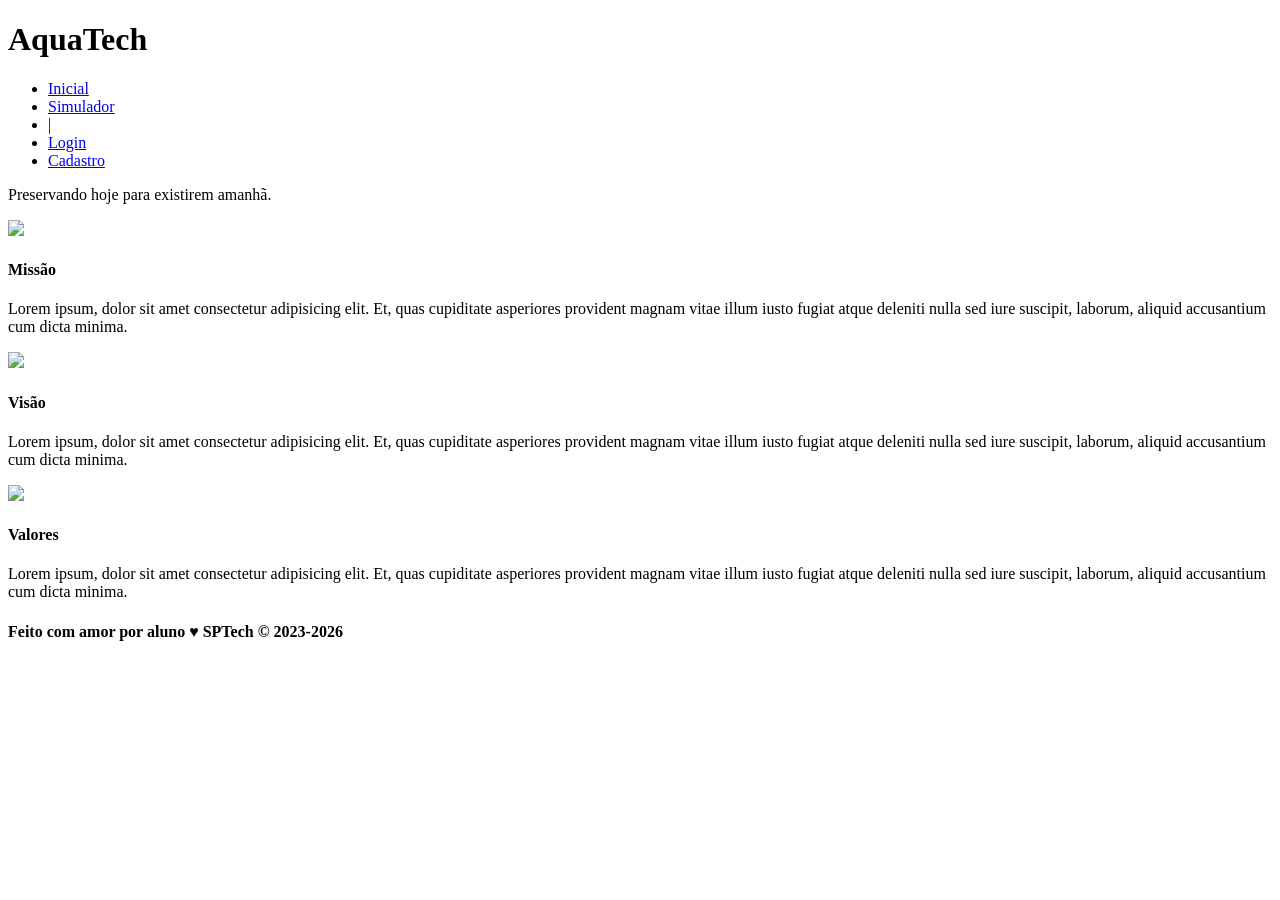
==== web-data-viz/public/index.html @ 40148cc0 "feat: add api web-data-viz" ====
<!DOCTYPE html>
<html lang="en">

<head>
    <meta charset="UTF-8">
    <meta http-equiv="X-UA-Compatible" content="IE=edge">
    <meta name="viewport" content="width=device-width, initial-scale=1.0">

    <title>AquaTech | Página Inicial</title>

    <script src="./js/sessao.js"></script>

    <link rel="stylesheet" href="./css/estilo.css">
    <link rel="icon" href="./assets/icon/favicon2.ico">
    <link rel="preconnect" href="https://fonts.gstatic.com">
</head>

<body>
    <div class="header">
      <div class="container">
        <h1 class="titulo">AquaTech</h1>
        <ul class="navbar">
          <li class="agora">
            <a href="#">Inicial</a>
          </li>
          <li>
            <a href="simulador.html">Simulador</a>
          </li>
          <li>|</li>
          <li>
            <a href="login.html">Login</a>
          </li>
          <li>
            <a href="cadastro.html">Cadastro</a>
          </li>
        </ul>
      </div>
    </div>
  
    <div class="banner">
      <div class="container">
        <p>Preservando <span>hoje</span> para existirem <span>amanhã</span>.</p>
      </div>
    </div>
  
    <div class="social">
      <div class="container">
        <div class="boxes">
          <div class="box">
            <img src="assets/imgs/planet-earth_color.png">
            <h4>Missão</h4>
            <p>Lorem ipsum, dolor sit amet consectetur adipisicing elit. Et, quas cupiditate asperiores provident magnam
              vitae illum iusto fugiat atque deleniti nulla sed iure suscipit, laborum, aliquid accusantium cum dicta
              minima.</p>
          </div>
          <div class="box">
            <img src="assets/imgs/lightbulb_color.png">
            <h4>Visão</h4>
            <p>Lorem ipsum, dolor sit amet consectetur adipisicing elit. Et, quas cupiditate asperiores provident magnam
              vitae illum iusto fugiat atque deleniti nulla sed iure suscipit, laborum, aliquid accusantium cum dicta
              minima.</p>
          </div>
          <div class="box">
            <img src="assets/imgs/growth_color.png">
            <h4>Valores</h4>
            <p>Lorem ipsum, dolor sit amet consectetur adipisicing elit. Et, quas cupiditate asperiores provident magnam
              vitae illum iusto fugiat atque deleniti nulla sed iure suscipit, laborum, aliquid accusantium cum dicta
              minima.</p>
          </div>
        </div>
      </div>
    </div>
  
    <div class="footer">
      <div class="container">
        <h4>Feito com amor por aluno &hearts; SPTech &copy; 2023-2026</h4>
      </div>
    </div>
  </body>

</html>
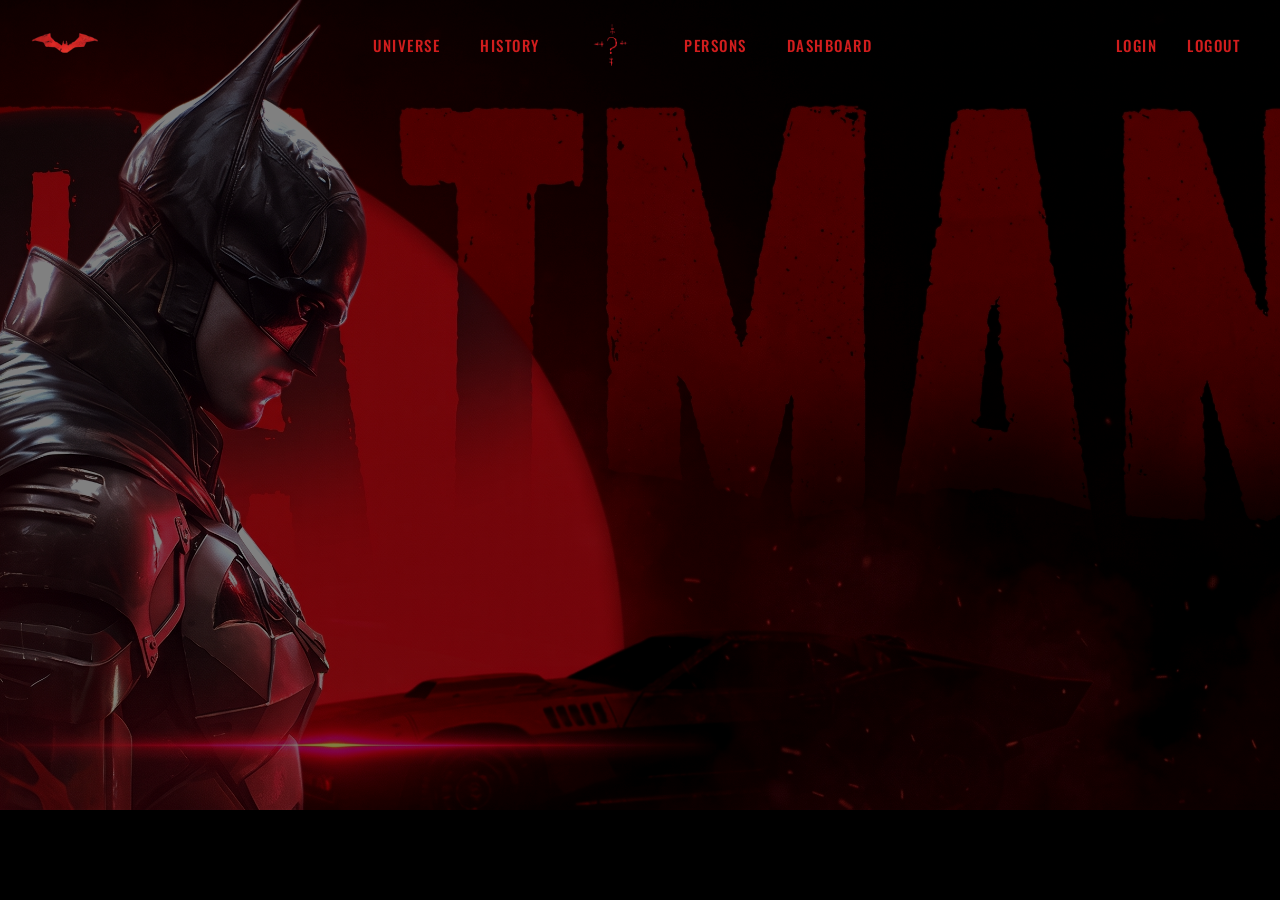
==== commit e6e9321d: "feat: nav bar and hero section" ====
--- a/web-data-viz/public/index.html
+++ b/web-data-viz/public/index.html
@@ -1,81 +1,41 @@
-<!DOCTYPE html>
+<!doctype html>
 <html lang="en">
+  <head>
+    <meta charset="UTF-8" />
+    <meta http-equiv="X-UA-Compatible" content="IE=edge" />
+    <meta name="viewport" content="width=device-width, initial-scale=1.0" />
 
-<head>
-    <meta charset="UTF-8">
-    <meta http-equiv="X-UA-Compatible" content="IE=edge">
-    <meta name="viewport" content="width=device-width, initial-scale=1.0">
-
-    <title>AquaTech | Página Inicial</title>
+    <title>The Vengeance</title>
 
     <script src="./js/sessao.js"></script>
 
-    <link rel="stylesheet" href="./css/estilo.css">
-    <link rel="icon" href="./assets/icon/favicon2.ico">
-    <link rel="preconnect" href="https://fonts.gstatic.com">
-</head>
+    <link rel="stylesheet" href="./css/style.css" />
+  </head>
 
-<body>
-    <div class="header">
-      <div class="container">
-        <h1 class="titulo">AquaTech</h1>
-        <ul class="navbar">
-          <li class="agora">
-            <a href="#">Inicial</a>
-          </li>
-          <li>
-            <a href="simulador.html">Simulador</a>
-          </li>
-          <li>|</li>
-          <li>
-            <a href="login.html">Login</a>
-          </li>
-          <li>
-            <a href="cadastro.html">Cadastro</a>
-          </li>
-        </ul>
-      </div>
-    </div>
-  
-    <div class="banner">
-      <div class="container">
-        <p>Preservando <span>hoje</span> para existirem <span>amanhã</span>.</p>
-      </div>
-    </div>
-  
-    <div class="social">
-      <div class="container">
-        <div class="boxes">
-          <div class="box">
-            <img src="assets/imgs/planet-earth_color.png">
-            <h4>Missão</h4>
-            <p>Lorem ipsum, dolor sit amet consectetur adipisicing elit. Et, quas cupiditate asperiores provident magnam
-              vitae illum iusto fugiat atque deleniti nulla sed iure suscipit, laborum, aliquid accusantium cum dicta
-              minima.</p>
-          </div>
-          <div class="box">
-            <img src="assets/imgs/lightbulb_color.png">
-            <h4>Visão</h4>
-            <p>Lorem ipsum, dolor sit amet consectetur adipisicing elit. Et, quas cupiditate asperiores provident magnam
-              vitae illum iusto fugiat atque deleniti nulla sed iure suscipit, laborum, aliquid accusantium cum dicta
-              minima.</p>
-          </div>
-          <div class="box">
-            <img src="assets/imgs/growth_color.png">
-            <h4>Valores</h4>
-            <p>Lorem ipsum, dolor sit amet consectetur adipisicing elit. Et, quas cupiditate asperiores provident magnam
-              vitae illum iusto fugiat atque deleniti nulla sed iure suscipit, laborum, aliquid accusantium cum dicta
-              minima.</p>
-          </div>
+  <body>
+    <header>
+      <nav class="navbar">
+        <div class="logo">
+          <img src="assets/icon/logo.png" alt="Logo Batman" />
         </div>
-      </div>
-    </div>
-  
-    <div class="footer">
-      <div class="container">
-        <h4>Feito com amor por aluno &hearts; SPTech &copy; 2023-2026</h4>
-      </div>
-    </div>
+        <div class="nav-links">
+          <ul>
+            <a href="">UNIVERSE</a>
+            <a href="">HISTORY</a>
+            <img src="assets/icon/charada.png" alt="Charada" />
+            <a href="">PERSONS</a>
+            <a href="">DASHBOARD</a>
+          </ul>
+        </div>
+        <div class="nav-links">
+          <a href="">LOGIN</a>
+          <a href="">LOGOUT</a>
+        </div>
+      </nav>
+    </header>
+
+    <section class="entrada-section">
+      <img src="assets/imgs/entradaBatman.jpg" alt="" />
+    </section>
   </body>
-
-</html>+</html>
--- a/web-data-viz/public/css/style.css
+++ b/web-data-viz/public/css/style.css
@@ -0,0 +1,100 @@
+@import url('https://fonts.googleapis.com/css2?family=Oswald:wght@400;500;700&display=swap');
+
+*{
+    margin: 0;
+    padding: 0;
+    box-sizing: border-box;
+}
+
+body {
+    font-family: 'Oswald', sans-serif;
+    background-color: #000000;
+    color: #ffffff;
+    overflow-x: hidden;
+}
+header {
+  background-color: #00000000;
+  height: 90px;
+  position: absolute;
+  top: 0;
+  left: 0;
+  right: 0;
+  z-index: 1000;
+}
+
+.navbar {
+  display: flex;
+  justify-content: space-between;
+  align-items: center;
+  height: 100%;
+}
+
+.logo {
+  height: 100%;
+  width: 130px;
+  display: flex;
+  justify-content: center;
+  align-items: center;
+  padding: 10px;
+}
+
+.logo img {
+  width: 120px; 
+  height: auto;
+}
+
+.nav-links {
+  display: flex;
+  align-items: center;
+}
+
+.nav-links ul {
+  display: flex;
+  align-items: center;
+  gap: 40px;
+  list-style: none;
+}
+
+.nav-links img {
+  height: 45px;
+  width: auto;
+  margin: 0 10px;
+}
+
+.nav-links a {
+  text-decoration: none;
+  color: #d11d1d;
+  font-size: 15px;
+  font-weight: 500;
+  letter-spacing: 1.5px;
+  text-transform: uppercase;
+}
+
+.nav-links a:hover {
+  color: #ff3333;
+  text-shadow: 0 0 8px rgba(209, 29, 29, 0.6);
+}
+
+.navbar .nav-links:last-child {
+  gap: 30px;
+  padding-right: 40px;
+}
+
+.entrada-section {
+  width: 100%;
+  height: calc(100vh - 90px);
+  position: relative;
+  display: flex;
+  justify-content: center;
+  align-items: center;
+  overflow: hidden;
+  background-color: #050505;
+}
+
+.entrada-section img {
+  width: 100%;
+  height: 100%;
+  object-fit: cover;
+  object-position: top center;
+  filter: contrast(1.1) brightness(0.5);
+}
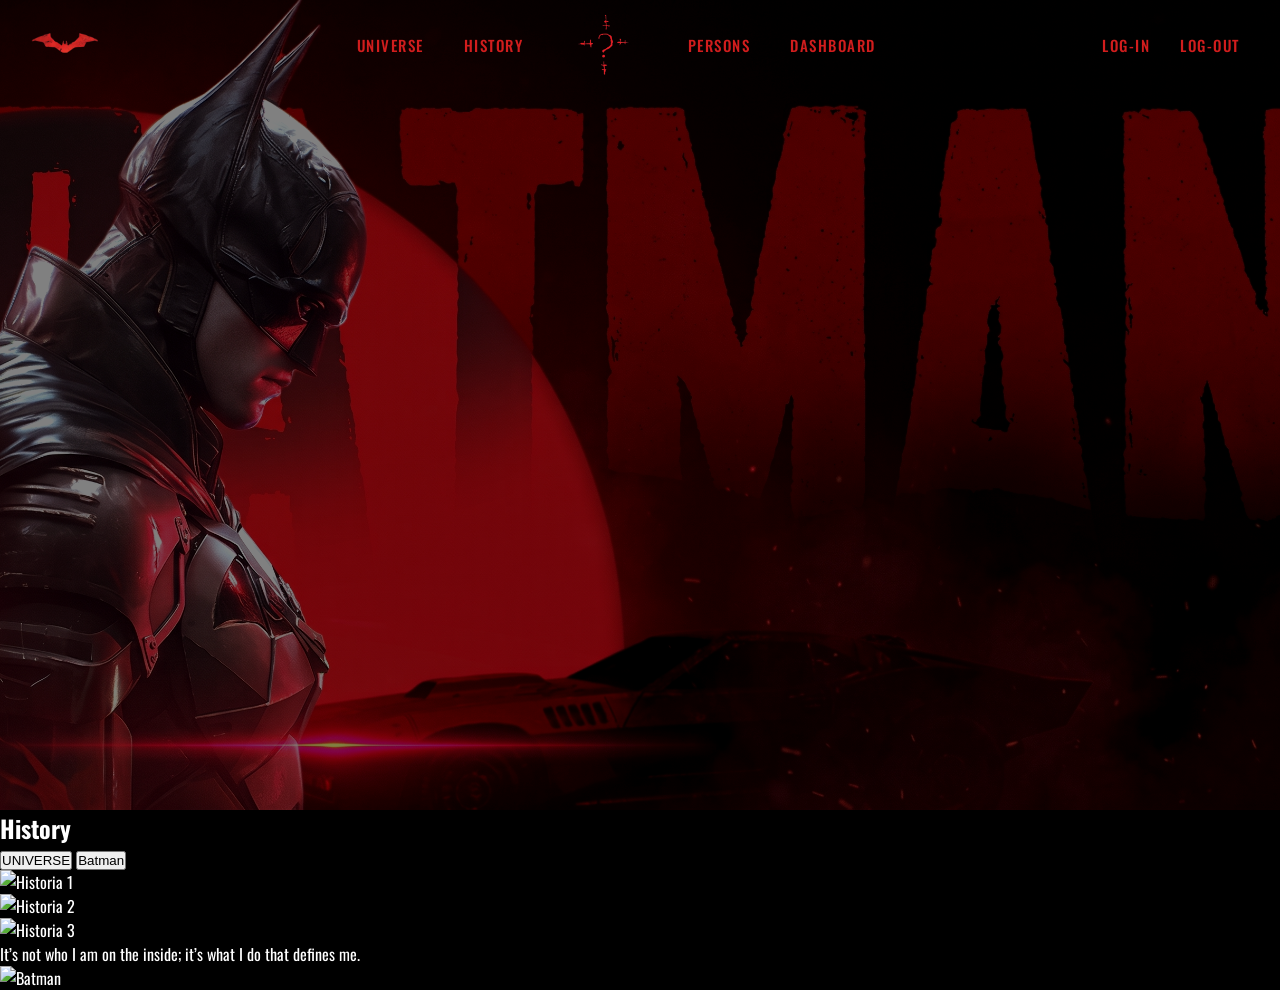
==== commit 51438c7c: "feat: add section History" ====
--- a/web-data-viz/public/index.html
+++ b/web-data-viz/public/index.html
@@ -28,8 +28,8 @@
           </ul>
         </div>
         <div class="nav-links">
-          <a href="">LOGIN</a>
-          <a href="">LOGOUT</a>
+          <a href="">LOG-IN</a>
+          <a href="">LOG-OUT</a>
         </div>
       </nav>
     </header>
@@ -37,5 +37,34 @@
     <section class="entrada-section">
       <img src="assets/imgs/entradaBatman.jpg" alt="" />
     </section>
+    <!-- Seção Historia-->
+    <section class="historia-section">
+      <div class="historia-container">
+        <div class="historia-left">
+          <h1>History</h1>
+          <div class="buttons-historia">
+            <button class="btn-universe">UNIVERSE</button>
+            <button class="btn-batman">Batman</button>
+          </div>
+          <div class="carrossel-historia">
+            <div id="card-historia">
+              <img src="assets/imgs/PiadaMortal.jpg" alt="Historia 1" />
+            </div>
+            <div id="card-historia">
+              <img src="assets/imgs/cavaleiroDasTrevas.jpg" alt="Historia 2" />
+            </div>
+            <div id="card-historia">
+              <img src="assets/imgs/quedaMorcego.jpg" alt="Historia 3" />
+            </div>
+          </div>
+          <p>It’s not who I am on the inside; it’s what I do that defines me.</p>
+        </div>
+
+        <div class="historia-right">
+          <img src="assets/imgs/batmanHistoriaRight.png" alt="Batman" />
+        </div>
+      </div>
+    </section>
+
   </body>
 </html>
--- a/web-data-viz/public/css/style.css
+++ b/web-data-viz/public/css/style.css
@@ -56,7 +56,7 @@
 }
 
 .nav-links img {
-  height: 45px;
+  height: 65px;
   width: auto;
   margin: 0 10px;
 }
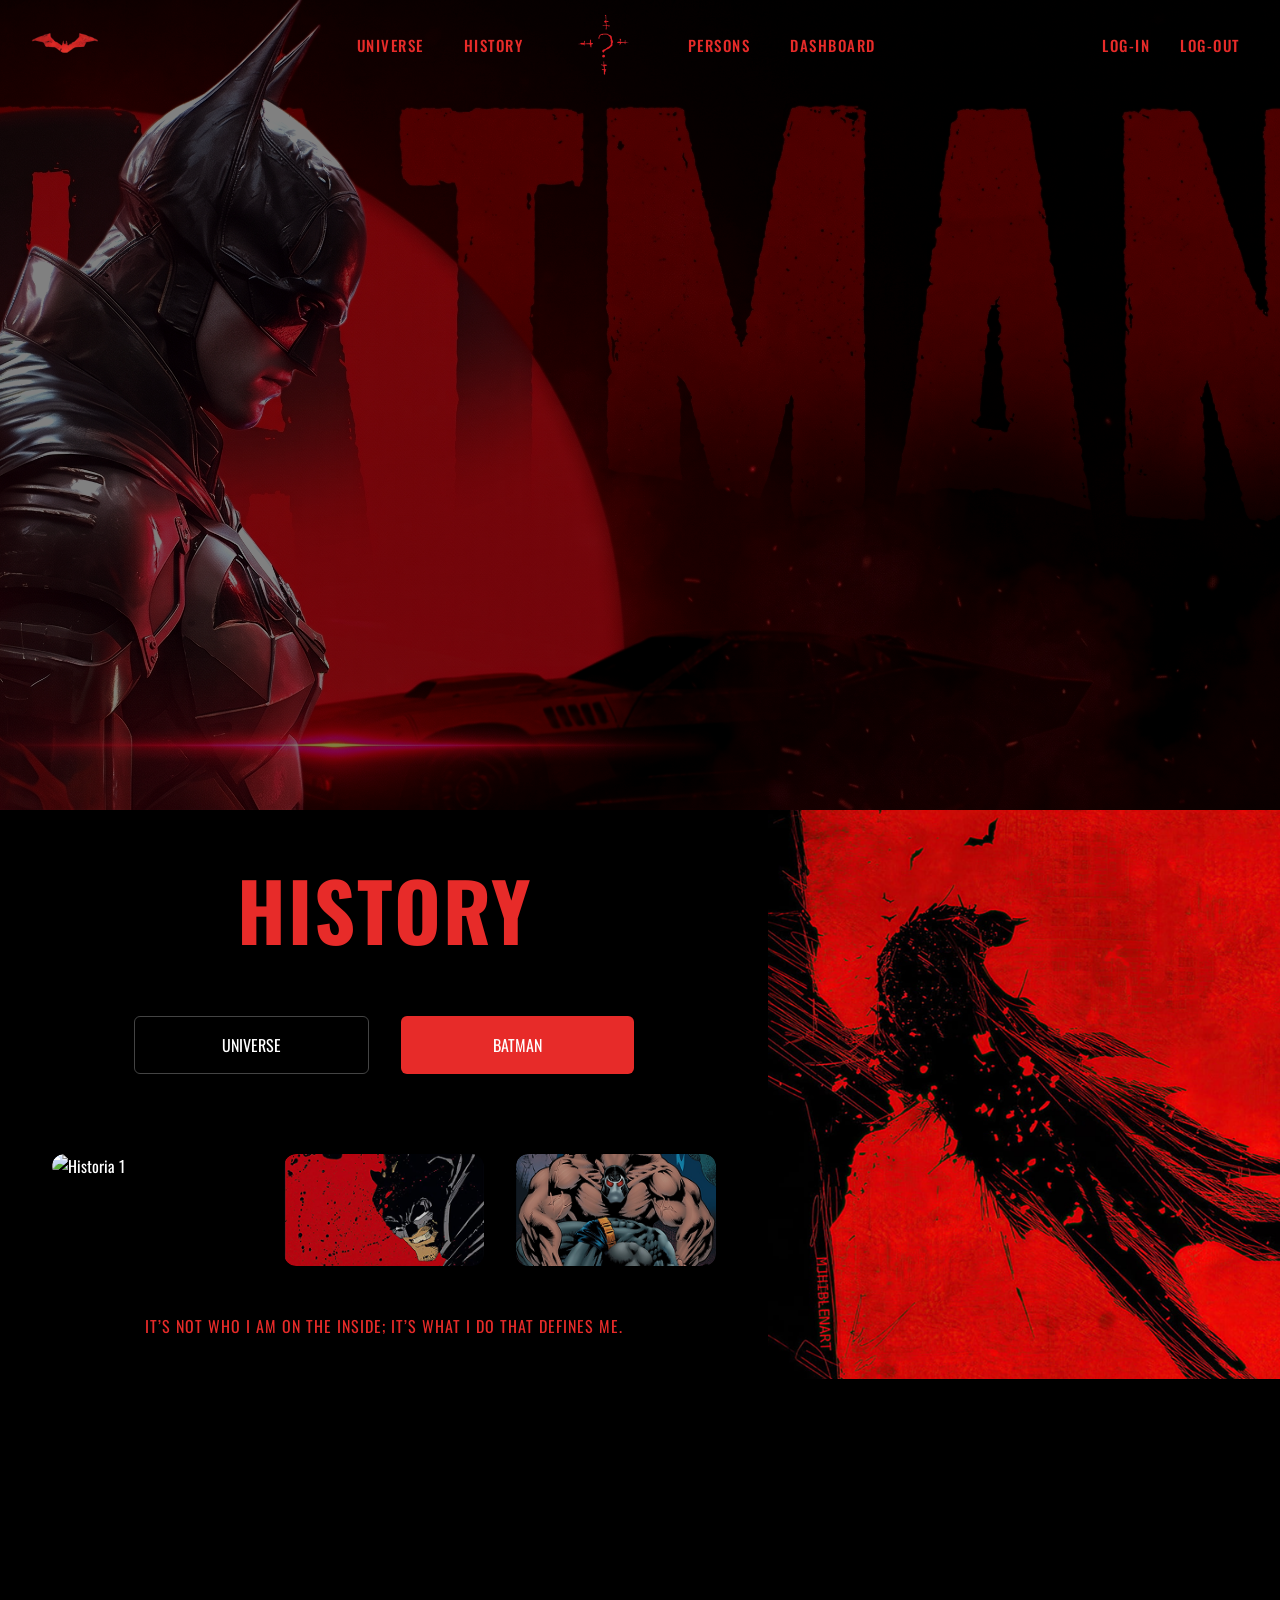
==== commit c28219cc: "feat: Styling for the story session" ====
--- a/web-data-viz/public/index.html
+++ b/web-data-viz/public/index.html
@@ -47,14 +47,14 @@
             <button class="btn-batman">Batman</button>
           </div>
           <div class="carrossel-historia">
-            <div id="card-historia">
-              <img src="assets/imgs/PiadaMortal.jpg" alt="Historia 1" />
+            <div class="card-historia">
+              <img src="assets/imgs/PiadaMortal.png" alt="Historia 1" />
             </div>
-            <div id="card-historia">
-              <img src="assets/imgs/cavaleiroDasTrevas.jpg" alt="Historia 2" />
+            <div class="card-historia">
+              <img src="assets/imgs/cavaleiroDasTrevas.png" alt="Historia 2" />
             </div>
-            <div id="card-historia">
-              <img src="assets/imgs/quedaMorcego.jpg" alt="Historia 3" />
+            <div class="card-historia">
+              <img src="assets/imgs/quedaMorcego.png" alt="Historia 3" />
             </div>
           </div>
           <p>It’s not who I am on the inside; it’s what I do that defines me.</p>
--- a/web-data-viz/public/css/style.css
+++ b/web-data-viz/public/css/style.css
@@ -63,7 +63,7 @@
 
 .nav-links a {
   text-decoration: none;
-  color: #d11d1d;
+  color: #E72B29;
   font-size: 15px;
   font-weight: 500;
   letter-spacing: 1.5px;
@@ -71,7 +71,7 @@
 }
 
 .nav-links a:hover {
-  color: #ff3333;
+  color: #E72B29;
   text-shadow: 0 0 8px rgba(209, 29, 29, 0.6);
 }
 
@@ -97,4 +97,127 @@
   object-fit: cover;
   object-position: top center;
   filter: contrast(1.1) brightness(0.5);
-}+}
+
+.historia-section {
+  width: 100vw;
+  min-height: 100vh;
+  display: flex;
+  background-color: #000000;
+}
+
+.historia-container {
+  display: flex;
+  width: 100%;
+  height: 100%;
+}
+
+.historia-left {
+  width: 60%;
+  display: flex;
+  flex-direction: column;
+  align-items: center; 
+  justify-content: center;
+  padding: 32px;
+}
+
+.historia-left h1 {
+  font-size: 80px;
+  font-weight: 700;
+  color: #E72B29;
+  text-transform: uppercase;
+  letter-spacing: 2px;
+  margin: 0 0 48px 0;
+}
+
+.buttons-historia {
+  display: flex;
+  gap: 32px;
+  width: 100%;
+  max-width: 500px;
+  margin-bottom: 80px;
+}
+
+.buttons-historia button {
+  flex: 1;
+  padding: 16px 0;
+  font-size: 16px;
+  font-family: 'Oswald', sans-serif;
+  text-transform: uppercase;
+  border-radius: 6px;
+  cursor: pointer;
+  transition: all 0.3s ease;
+}
+
+.btn-universe {
+  background-color: transparent;
+  color: #ffffff;
+  border: 1px solid #444444;
+}
+
+.btn-universe:hover {
+  background-color: rgba(255, 255, 255, 0.1);
+  border-color: #ffffff;
+}
+
+.btn-batman {
+  background-color: #E72B29;
+  color: #ffffff;
+  border: none;
+}
+
+.btn-batman:hover {
+  background-color: #E72B29;
+}
+
+.carrossel-historia {
+  display: flex;
+  gap: 32px;
+  justify-content: center;
+  width: 100%;
+  margin-bottom: 32px;
+}
+
+.card-historia {
+  flex: 0 0 auto;
+  width: 200px;
+  border-radius: 12px;
+  overflow: hidden;
+  transition: transform 0.3s ease, box-shadow 0.3s ease;
+}
+
+.card-historia:hover {
+  transform: translateY(-8px);
+  box-shadow: 0 8px 25px rgba(231, 43, 41, 0.4);
+}
+
+.card-historia img {
+  width: 100%;
+  height: auto;
+  display: block;
+  object-fit: cover;
+  border-radius: 12px;
+}
+
+.historia-left p {
+  font-size: 16px;
+  color: #E72B29;
+  text-transform: uppercase;
+  letter-spacing: 1px;
+  text-align: center;
+  margin-top: 16px;
+}
+
+.historia-right {
+  width: 40%; 
+  display: flex;
+}
+
+.historia-right img {
+  width: 100%;
+  height: 100%;
+  object-fit: cover; 
+  object-position: right center; 
+  display: block;
+}
+
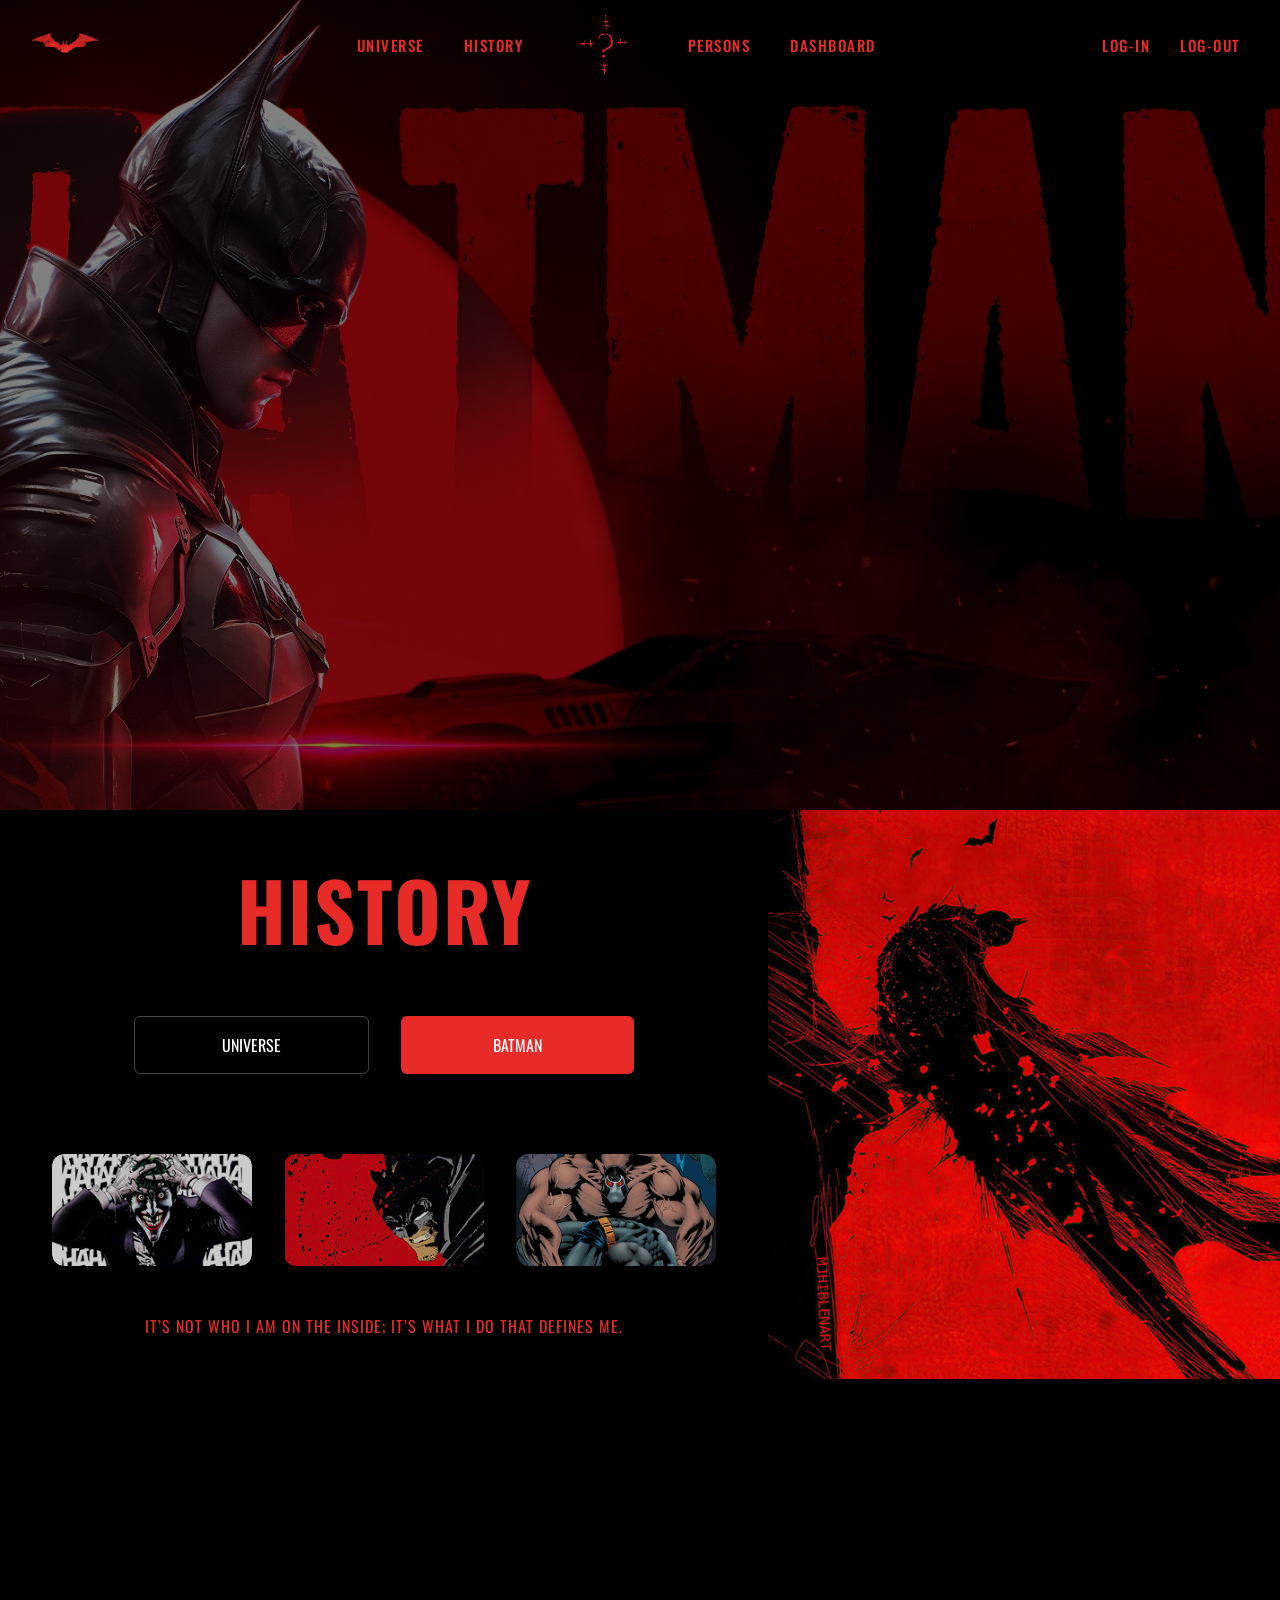
==== commit 570a563b: "feat: card pages" ====
--- a/web-data-viz/public/index.html
+++ b/web-data-viz/public/index.html
@@ -28,8 +28,8 @@
           </ul>
         </div>
         <div class="nav-links">
-          <a href="">LOG-IN</a>
-          <a href="">LOG-OUT</a>
+          <a href="login.html">LOG-IN</a>
+          <a href="cadastro.html">LOG-OUT</a>
         </div>
       </nav>
     </header>
@@ -48,7 +48,7 @@
           </div>
           <div class="carrossel-historia">
             <div class="card-historia">
-              <img src="assets/imgs/PiadaMortal.png" alt="Historia 1" />
+              <img src="assets/imgs/piadaMortal.png" alt="Historia 1" />
             </div>
             <div class="card-historia">
               <img src="assets/imgs/cavaleiroDasTrevas.png" alt="Historia 2" />
--- a/web-data-viz/public/css/style.css
+++ b/web-data-viz/public/css/style.css
@@ -166,10 +166,6 @@
   border: none;
 }
 
-.btn-batman:hover {
-  background-color: #E72B29;
-}
-
 .carrossel-historia {
   display: flex;
   gap: 32px;
@@ -183,12 +179,6 @@
   width: 200px;
   border-radius: 12px;
   overflow: hidden;
-  transition: transform 0.3s ease, box-shadow 0.3s ease;
-}
-
-.card-historia:hover {
-  transform: translateY(-8px);
-  box-shadow: 0 8px 25px rgba(231, 43, 41, 0.4);
 }
 
 .card-historia img {
